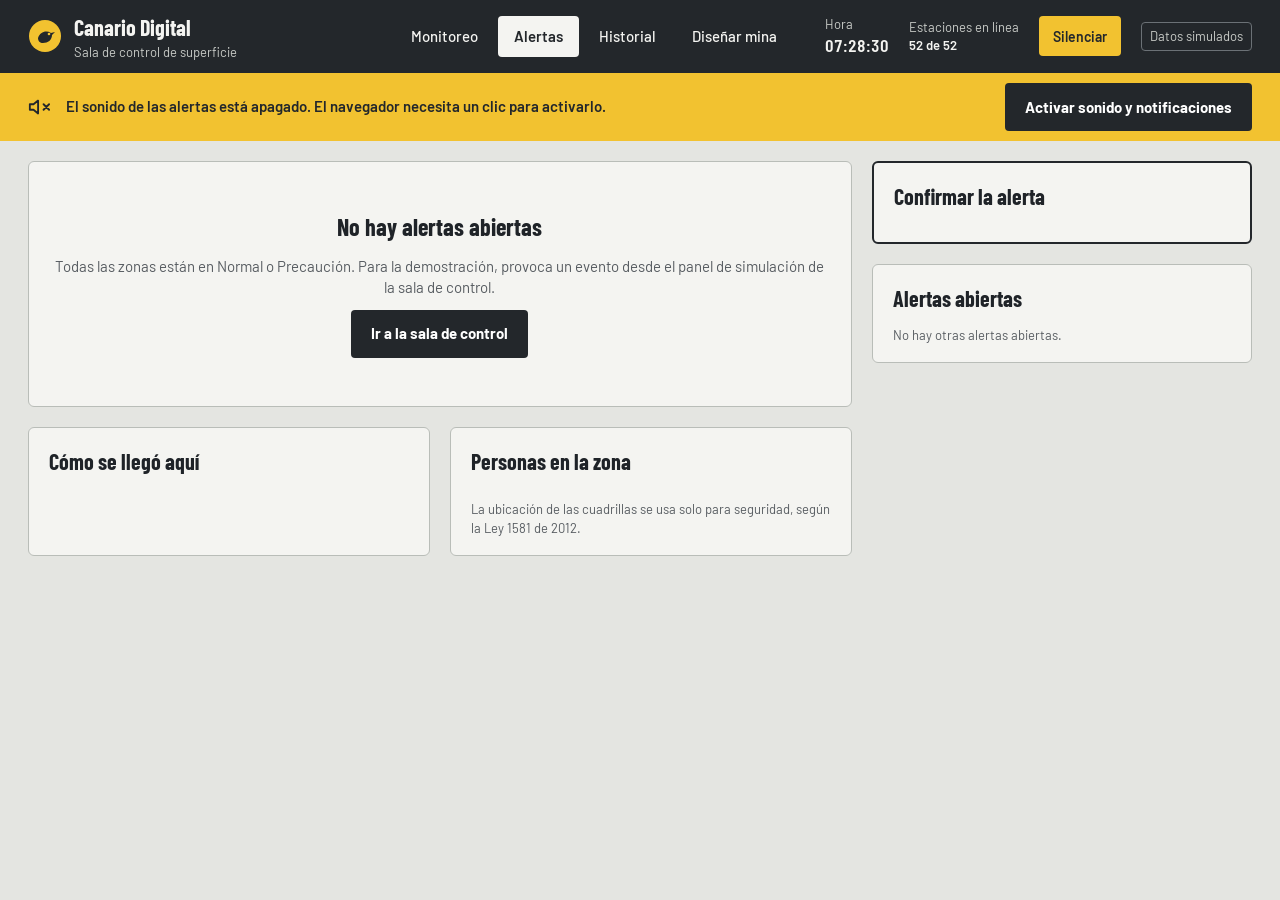
==== alerta.html @ 65056f3d "Add files via upload" ====
<!doctype html>
<html lang="es">
<head>
  <meta charset="utf-8">
  <meta name="viewport" content="width=device-width, initial-scale=1">
  <title>Alertas | Canario Digital</title>
  <link rel="icon" href="data:image/svg+xml,%3Csvg xmlns='http://www.w3.org/2000/svg' viewBox='0 0 34 34'%3E%3Ccircle cx='17' cy='17' r='16' fill='%23F2C230'/%3E%3C/svg%3E">
  <link rel="preconnect" href="https://fonts.googleapis.com">
  <link rel="preconnect" href="https://fonts.gstatic.com" crossorigin>
  <link href="https://fonts.googleapis.com/css2?family=Barlow:wght@400;500;600;700&family=Barlow+Condensed:wght@500;600;700&display=swap" rel="stylesheet">
  <link rel="stylesheet" href="css/estilos.css">
</head>
<body>
<header class="barra">
  <a class="marca" href="index.html">
    <svg width="34" height="34" viewBox="0 0 34 34" aria-hidden="true"><circle cx="17" cy="17" r="16" fill="#F2C230"/><path d="M10 19c2-6 8-8 13-5l4-1-3 3c0 5-4 8-9 8-3 0-5-2-5-5z" fill="#23272B"/><circle cx="21" cy="15" r="1.3" fill="#F2C230"/></svg>
    <span class="marca-texto"><strong>Canario Digital</strong><span>Sala de control de superficie</span></span>
  </a>
  <nav class="nav" aria-label="Secciones">
    <a href="index.html">Monitoreo</a>
    <a href="alerta.html" aria-current="page">Alertas <span id="badge-alertas" class="badge" hidden>0</span></a>
    <a href="historial.html">Historial</a>
    <a href="editor.html">Diseñar mina</a>
  </nav>
  <div class="estado-sistema">
    <div><span>Hora</span><strong id="reloj" class="cifra">--:--:--</strong></div>
    <div><span>Estaciones en línea</span><strong id="estaciones">--</strong></div>
    <button type="button" id="btn-avisos" class="btn-avisos" aria-pressed="false">Silenciar</button>
    <span class="chip-sim">Datos simulados</span>
  </div>
</header>

<main>
  <div class="fila" style="align-items:flex-start">
    <div class="ancho" style="display:flex;flex-direction:column;gap:20px;min-width:0">
      <div id="cabecera-alerta"></div>
      <div class="fila" id="cuerpo-alerta">
        <section class="panel" style="flex:1 1 300px" aria-labelledby="lt-t">
          <h2 id="lt-t">Cómo se llegó aquí</h2>
          <ol id="linea-tiempo" class="linea-tiempo"></ol>
        </section>
        <section class="panel" style="flex:1 1 300px" aria-labelledby="pz-t">
          <h2 id="pz-t">Personas en la zona</h2>
          <div id="personas"></div>
          <p class="nota">La ubicación de las cuadrillas se usa solo para seguridad, según la Ley 1581 de 2012.</p>
        </section>
      </div>
    </div>

    <div class="angosto" style="display:flex;flex-direction:column;gap:20px;min-width:0">
      <section class="panel confirmar" aria-labelledby="conf-t" id="panel-confirmar">
        <h2 id="conf-t">Confirmar la alerta</h2>
        <div id="zona-formulario"></div>
      </section>
      <section class="panel" aria-labelledby="otras-t">
        <h2 id="otras-t">Alertas abiertas</h2>
        <ul id="lista-alertas" class="lista-alertas"></ul>
      </section>
    </div>
  </div>
</main>

<script src="js/datos.js"></script>
<script src="js/mina.js"></script>
<script src="js/almacen.js"></script>
<script src="js/motor.js"></script>
<script src="js/simulador.js"></script>
<script src="js/avisos.js"></script>
<script src="js/pagina-alerta.js"></script>
<script src="js/app.js"></script>
</body>
</html>
---- css/estilos.css ----
/*
 * Canario Digital - Estilos
 * Filosofía de interfaz industrial (ISA-101): lo normal en gris,
 * el color solo aparece cuando hay un problema.
 */
:root {
  --fondo: #E4E5E1;
  --panel: #F4F4F1;
  --blanco: #FFFFFF;
  --tinta: #1F2328;
  --grafito: #23272B;
  --suave: #575C61;
  --linea: #B9BDB8;
  --linea-suave: #D3D6D1;
  --gris-normal: #8A8F94;

  --precaucion: #F2C230;
  --precaucion-fondo: #FBEFC4;
  --precaucion-texto: #5E4600;
  --peligro: #C4291C;
  --peligro-fondo: #F7D9D5;
  --peligro-texto: #8E1A10;
  --evacuacion: #C4291C;
  --evacuacion-oscuro: #7A1209;
  --evacuacion-fondo: #F2C2BC;
  --falla: #4B4FB8;
  --falla-fondo: #E2E3F5;
  --falla-texto: #383B91;

  --fuente: 'Barlow', system-ui, sans-serif;
  --fuente-cifra: 'Barlow Condensed', 'Barlow', system-ui, sans-serif;
  --radio: 6px;
}

* { box-sizing: border-box; }
html { -webkit-text-size-adjust: 100%; }
body {
  margin: 0;
  background: var(--fondo);
  color: var(--tinta);
  font-family: var(--fuente);
  font-size: 15px;
  line-height: 1.4;
}
a { color: var(--tinta); }
a:hover { color: #000; }
:focus-visible { outline: 3px solid #1F6FEB; outline-offset: 2px; }
.cifra { font-family: var(--fuente-cifra); font-variant-numeric: tabular-nums; }
.oculto { position: absolute; width: 1px; height: 1px; overflow: hidden; clip: rect(0 0 0 0); white-space: nowrap; }

/* ---------- Encabezado ---------- */
.barra {
  background: var(--grafito);
  color: var(--panel);
  padding: 12px 28px;
  display: flex;
  flex-wrap: wrap;
  align-items: center;
  gap: 16px 32px;
}
.marca { display: flex; align-items: center; gap: 12px; flex-grow: 1; color: inherit; text-decoration: none; }
.marca:hover { color: inherit; }
.marca-texto { display: flex; flex-direction: column; }
.marca-texto strong { font-family: var(--fuente-cifra); font-size: 22px; font-weight: 700; }
.marca-texto span { font-size: 13px; color: #C9CCC8; }
.nav { display: flex; gap: 4px; flex-wrap: wrap; }
.nav a {
  color: var(--panel);
  text-decoration: none;
  padding: 10px 16px;
  border-radius: 4px;
  font-weight: 500;
}
.nav a:hover { background: #343A40; color: var(--panel); }
.nav a[aria-current="page"] { background: var(--panel); color: var(--grafito); font-weight: 600; }
.badge { background: var(--peligro); color: #fff; border-radius: 10px; padding: 1px 8px; margin-left: 4px; font-size: 13px; }
.estado-sistema { display: flex; gap: 20px; align-items: center; flex-wrap: wrap; font-size: 13px; color: #C9CCC8; }
.estado-sistema > div { display: flex; flex-direction: column; }
.estado-sistema strong { color: var(--panel); font-weight: 600; }
.estado-sistema strong.cifra { font-size: 18px; }
.chip-sim { border: 1px solid #6B7176; border-radius: 4px; padding: 4px 8px; }
.btn-avisos {
  min-height: 40px; padding: 0 14px; border-radius: 4px; cursor: pointer;
  font-family: var(--fuente); font-size: 14px; font-weight: 600;
  background: var(--precaucion); color: var(--grafito); border: 0;
}
.btn-avisos[aria-pressed="true"] { background: transparent; color: var(--panel); border: 1px solid #6B7176; }

/* ---------- Banner de alerta ---------- */
.banner { color: #fff; padding: 12px 28px; display: flex; flex-wrap: wrap; align-items: center; gap: 12px 24px; }
.banner[hidden] { display: none; }
.banner .texto { display: flex; flex-direction: column; flex: 1 1 320px; }
.banner .titulo { font-weight: 700; font-size: 17px; }
.banner .cuenta { font-family: var(--fuente-cifra); font-size: 18px; font-weight: 700; }
.banner a.boton { background: #fff; color: var(--peligro-texto); text-decoration: none; font-weight: 700; padding: 12px 20px; border-radius: 4px; }
.fondo-peligro { background: var(--peligro); }
.fondo-evacuacion {
  background: repeating-linear-gradient(135deg, var(--evacuacion) 0 18px, var(--evacuacion-oscuro) 18px 36px);
  animation: latido 1s steps(2, jump-none) infinite;
}
@keyframes latido { 0% { filter: none; } 100% { filter: brightness(0.75); } }
.fondo-falla { background: var(--falla); }
.fondo-precaucion { background: var(--precaucion); color: var(--grafito); }

/* ---------- Estructura ---------- */
main { padding: 20px 28px 28px; display: flex; flex-direction: column; gap: 20px; }
.fila { display: flex; flex-wrap: wrap; gap: 20px; align-items: stretch; }
.panel {
  background: var(--panel);
  border: 1px solid var(--linea);
  border-radius: var(--radio);
  padding: 18px 20px;
  display: flex;
  flex-direction: column;
  gap: 12px;
  min-width: 0;
}
.panel h1, .panel h2 { margin: 0; font-family: var(--fuente-cifra); font-weight: 700; }
.panel h1 { font-size: 24px; }
.panel h2 { font-size: 22px; }
.panel h3 { margin: 0; font-size: 15px; font-weight: 700; }
.ancho { flex: 999 1 640px; }
.angosto { flex: 1 1 380px; }
.cabecera-panel { display: flex; flex-wrap: wrap; justify-content: space-between; align-items: baseline; gap: 8px 20px; }
.nota { margin: 0; color: var(--suave); font-size: 13px; }

/* ---------- Leyenda y píldoras de nivel ---------- */
.leyenda { list-style: none; margin: 0; padding: 0; display: flex; flex-wrap: wrap; gap: 6px 16px; font-size: 13px; color: var(--suave); }
.leyenda li { display: flex; align-items: center; gap: 6px; }
.leyenda .muestra { width: 12px; height: 12px; border-radius: 2px; }
.pildora { display: inline-block; font-weight: 700; padding: 2px 8px; border-radius: 3px; font-size: 14px; white-space: nowrap; }
.pildora.grande { padding: 6px 12px; font-size: 15px; }
.pildora.nivel-normal { background: transparent; color: var(--suave); font-weight: 500; padding-left: 0; }
.pildora.nivel-precaucion { background: var(--precaucion); color: var(--grafito); }
.pildora.nivel-peligro { background: var(--peligro); color: #fff; }
.pildora.nivel-evacuacion { background: repeating-linear-gradient(135deg, var(--evacuacion) 0 6px, var(--evacuacion-oscuro) 6px 12px); color: #fff; }
.pildora.nivel-falla { background: var(--falla); color: #fff; }
.fila-precaucion { background: var(--precaucion-fondo); }
.fila-peligro { background: var(--peligro-fondo); }
.fila-evacuacion { background: var(--evacuacion-fondo); }
.fila-falla { background: var(--falla-fondo); }

/* ---------- Mapa ---------- */
.mapa { width: 100%; height: auto; font-family: var(--fuente); }
.mapa .tramo { fill: none; stroke-width: 22; stroke-linecap: round; transition: stroke 0.4s; }
.mapa text { pointer-events: none; }
.mapa .fibra, .mapa .estaciones { pointer-events: none; }
.mapa .tramo.evacuando { animation: titila 0.8s steps(2, jump-none) infinite; }
@keyframes titila { 0% { opacity: 1; } 100% { opacity: 0.35; } }
.muestra-evacuacion { background: repeating-linear-gradient(135deg, #C4291C 0 3px, #7A1209 3px 6px); }

/* ---------- Barra para activar el sonido ---------- */
.barra-sonido { background: var(--precaucion); color: var(--grafito); padding: 10px 28px; display: flex; flex-wrap: wrap; align-items: center; gap: 10px 16px; font-weight: 600; }
.barra-sonido[hidden] { display: none; }
.barra-sonido span { flex: 1 1 280px; }

/* ---------- Detalle de zona ---------- */
.cabecera-zona { display: flex; justify-content: space-between; align-items: flex-start; gap: 12px; }
.cabecera-zona .rotulo { font-size: 13px; color: var(--suave); }
.metano { display: flex; justify-content: space-between; align-items: baseline; }
.metano strong { font-family: var(--fuente-cifra); font-size: 34px; font-weight: 700; line-height: 1; }
.chispa { width: 100%; height: auto; display: block; }
.escala { display: flex; justify-content: space-between; gap: 12px; font-size: 12px; color: var(--suave); }
.causas { margin: 0; padding: 10px 12px; border-radius: 4px; font-size: 14px; }
.causas[hidden] { display: none; }
.rejilla-plc { list-style: none; margin: 0; padding: 0; display: grid; grid-template-columns: repeat(2, minmax(0, 1fr)); gap: 8px; font-size: 14px; }
.rejilla-plc li { border: 1px solid var(--linea); border-radius: 4px; padding: 8px 10px; display: flex; flex-direction: column; }
.rejilla-plc li span { color: var(--suave); font-size: 12px; }
.rejilla-plc li strong { font-weight: 700; }
.rejilla-plc li.alerta { border: 2px solid var(--peligro); }
.cuadrilla { border-top: 1px solid var(--linea-suave); padding-top: 12px; display: flex; justify-content: space-between; gap: 12px; flex-wrap: wrap; font-size: 14px; }
.cuadrilla div { display: flex; flex-direction: column; }
.cuadrilla .der { text-align: right; align-items: flex-end; margin-left: auto; }

/* ---------- Tablas ---------- */
.desplazable { overflow-x: auto; }
table.tabla { width: 100%; border-collapse: collapse; font-size: 14px; }
.tabla caption { text-align: left; font-size: 13px; color: var(--suave); padding-bottom: 6px; }
.tabla thead th { text-align: left; color: var(--suave); font-size: 13px; font-weight: 500; padding: 6px 8px; }
.tabla td, .tabla tbody th { padding: 9px 8px; border-top: 1px solid var(--linea-suave); text-align: left; font-weight: 400; }
.tabla tbody tr:last-child td, .tabla tbody tr:last-child th { border-bottom: 1px solid var(--linea-suave); }
.tabla .num { text-align: right; font-variant-numeric: tabular-nums; }
.tabla .fuerte { font-weight: 700; }
.tabla-zonas { min-width: 860px; }
.tabla-eventos { min-width: 980px; }
.tabla-variables td, .tabla-variables th { padding: 7px 6px; }
.tabla-variables .valor { font-family: var(--fuente-cifra); font-size: 18px; font-weight: 600; text-align: right; }
.tabla-variables .ctx { text-align: right; color: var(--suave); font-size: 13px; }
.btn-zona {
  background: none; border: 0; padding: 4px 0; min-height: 32px; cursor: pointer; text-align: left;
  font: inherit; font-weight: 600; color: var(--tinta); text-decoration: underline; text-underline-offset: 3px;
}
.btn-zona[aria-pressed="true"] { text-decoration-thickness: 3px; }

/* ---------- Botones y formularios ---------- */
.boton {
  min-height: 48px; padding: 0 20px; border-radius: 4px; cursor: pointer;
  font-family: var(--fuente); font-size: 15px; font-weight: 700;
  display: inline-flex; align-items: center; justify-content: center; gap: 8px;
  text-decoration: none;
}
.boton-principal { background: var(--grafito); color: #fff; border: 0; }
.boton-principal:hover { background: #000; color: #fff; }
.boton-secundario { background: transparent; color: var(--tinta); border: 1px solid var(--grafito); font-weight: 600; }
.boton-secundario:hover { background: #fff; }
.boton-secundario[aria-pressed="true"] { background: var(--grafito); color: #fff; }
.filtros { flex-direction: row; flex-wrap: wrap; align-items: flex-end; gap: 12px 20px; }
.campo { display: flex; flex-direction: column; gap: 4px; font-size: 13px; color: var(--suave); flex: 1 1 180px; }
.campo select, .campo input, textarea {
  min-height: 44px; font-family: var(--fuente); font-size: 15px; color: var(--tinta);
  border: 1px solid var(--gris-normal); border-radius: 4px; padding: 0 10px; background: #fff;
}
textarea { padding: 10px 12px; resize: vertical; width: 100%; }
.error { color: var(--peligro-texto); font-size: 13px; font-weight: 600; margin: 0; }
.error:empty { display: none; }

/* ---------- Panel de simulación ---------- */
.simulacion summary { cursor: pointer; font-family: var(--fuente-cifra); font-size: 20px; font-weight: 700; list-style-position: inside; }
.simulacion[open] summary { margin-bottom: 4px; }
.botones-sim { display: flex; flex-wrap: wrap; gap: 8px; margin-top: 12px; }

/* ---------- Alerta ---------- */
.cabecera-alerta { color: #fff; border-radius: var(--radio); padding: 22px 24px; display: flex; flex-wrap: wrap; gap: 16px 32px; align-items: center; }
.cabecera-alerta.fondo-precaucion { color: var(--grafito); }
.cabecera-alerta h1 { margin: 0; font-family: var(--fuente-cifra); font-size: 40px; font-weight: 700; line-height: 1.1; }
.cabecera-alerta .texto { display: flex; flex-direction: column; flex: 1 1 320px; }
.cabecera-alerta .reloj-alerta { display: flex; flex-direction: column; align-items: flex-end; }
.cabecera-alerta .reloj-alerta strong { font-family: var(--fuente-cifra); font-size: 48px; font-weight: 700; line-height: 1; }
.linea-tiempo { list-style: none; margin: 0 0 0 6px; padding: 0; border-left: 2px solid var(--linea); }
.linea-tiempo li { padding: 0 0 14px 18px; position: relative; display: flex; flex-direction: column; }
.linea-tiempo li:last-child { padding-bottom: 0; }
.linea-tiempo .punto { position: absolute; left: -7px; top: 4px; width: 12px; height: 12px; border-radius: 6px; }
.linea-tiempo .t { font-size: 13px; color: var(--suave); }
.lista-alertas { list-style: none; margin: 0; padding: 0; display: flex; flex-direction: column; gap: 8px; }
.lista-alertas a { display: flex; flex-direction: column; gap: 4px; text-decoration: none; border: 1px solid var(--linea); border-radius: 4px; padding: 10px 12px; background: #fff; }
.lista-alertas a[aria-current="true"] { border: 2px solid var(--grafito); }
.confirmar { border: 2px solid var(--grafito); }
.opcion { display: flex; gap: 10px; align-items: center; border: 1px solid var(--linea); border-radius: 4px; padding: 12px 14px; cursor: pointer; background: transparent; }
.opcion:has(input:checked) { border: 2px solid var(--grafito); background: #fff; }
.opcion input { width: 18px; height: 18px; margin: 0; }
fieldset { border: 0; margin: 0; padding: 0; display: flex; flex-direction: column; gap: 8px; }
legend { font-weight: 700; padding: 0 0 8px; }
.cifra-grande { font-family: var(--fuente-cifra); font-size: 56px; font-weight: 700; line-height: 1; }
.datos { margin: 0; display: grid; grid-template-columns: repeat(2, minmax(0, 1fr)); gap: 10px 16px; font-size: 14px; }
.datos div { display: flex; flex-direction: column; }
.datos dt { color: var(--suave); font-size: 12px; }
.datos dd { margin: 0; font-weight: 600; }
.vacio { text-align: center; padding: 48px 20px; align-items: center; }

/* ---------- Mensajes en pantalla ---------- */
.mensajes { position: fixed; right: 16px; bottom: 16px; display: flex; flex-direction: column; gap: 8px; z-index: 10; max-width: min(380px, calc(100vw - 32px)); }
.mensaje { background: var(--grafito); color: #fff; border-radius: 6px; padding: 12px 14px; display: flex; flex-direction: column; gap: 2px; font-size: 14px; border-left: 0; box-shadow: 0 4px 16px rgba(0, 0, 0, 0.25); }
.mensaje a { color: #fff; font-weight: 600; margin-top: 4px; }
.mensaje.nivel-precaucion { background: var(--precaucion); color: var(--grafito); }
.mensaje.nivel-precaucion a { color: var(--grafito); }
.mensaje.nivel-peligro { background: var(--peligro); }
.mensaje.nivel-evacuacion { background: var(--evacuacion-oscuro); }
.mensaje.nivel-falla { background: var(--falla); }

/* ---------- Responsive ---------- */
@media (max-width: 720px) {
  .barra, .banner { padding-left: 16px; padding-right: 16px; }
  main { padding: 16px; }
  .cabecera-alerta h1 { font-size: 30px; }
  .cabecera-alerta .reloj-alerta { align-items: flex-start; }
}
@media (prefers-reduced-motion: reduce) {
  .mapa .tramo { transition: none; }
  .mapa .tramo.evacuando, .fondo-evacuacion { animation: none; }
}

/* ---------- Editor de la mina ---------- */
.lienzo { width: 100%; height: auto; display: block; background: #F4F4F1; border: 1px solid var(--linea); border-radius: 4px; touch-action: none; user-select: none; }
.lienzo.modo-tramo, .lienzo.modo-cuadrilla { cursor: crosshair; }
.lienzo.modo-seleccionar .tramo, .lienzo.modo-seleccionar .marca-cuadrilla { cursor: grab; }
.lienzo .tramo.seleccionado { stroke: #1F6FEB !important; }
.lienzo .marca-cuadrilla.seleccionada circle { stroke: #1F6FEB; stroke-width: 3; }
.lienzo .asa { fill: #FFFFFF; stroke: #1F6FEB; stroke-width: 3; cursor: move; }
.herramientas { display: flex; flex-wrap: wrap; gap: 8px; align-items: center; }
.propiedades { display: flex; flex-direction: column; gap: 12px; }
.coordenadas { display: grid; grid-template-columns: repeat(2, minmax(0, 1fr)); gap: 8px 12px; }
.coordenadas .campo { flex: none; }
.lista-elementos { list-style: none; margin: 0; padding: 0; display: flex; flex-direction: column; gap: 4px; }
.lista-elementos button { width: 100%; text-align: left; background: #fff; border: 1px solid var(--linea); border-radius: 4px; padding: 8px 10px; min-height: 40px; font: inherit; cursor: pointer; display: flex; justify-content: space-between; gap: 8px; }
.lista-elementos button[aria-pressed="true"] { border: 2px solid #1F6FEB; }
.lista-elementos .nota { white-space: nowrap; }
.boton-peligro { background: transparent; color: var(--peligro-texto); border: 1px solid var(--peligro); font-weight: 600; }
.boton-peligro:hover { background: var(--peligro-fondo); }
.estado-guardado { font-size: 14px; font-weight: 600; }
.estado-guardado.pendiente { color: var(--precaucion-texto); }
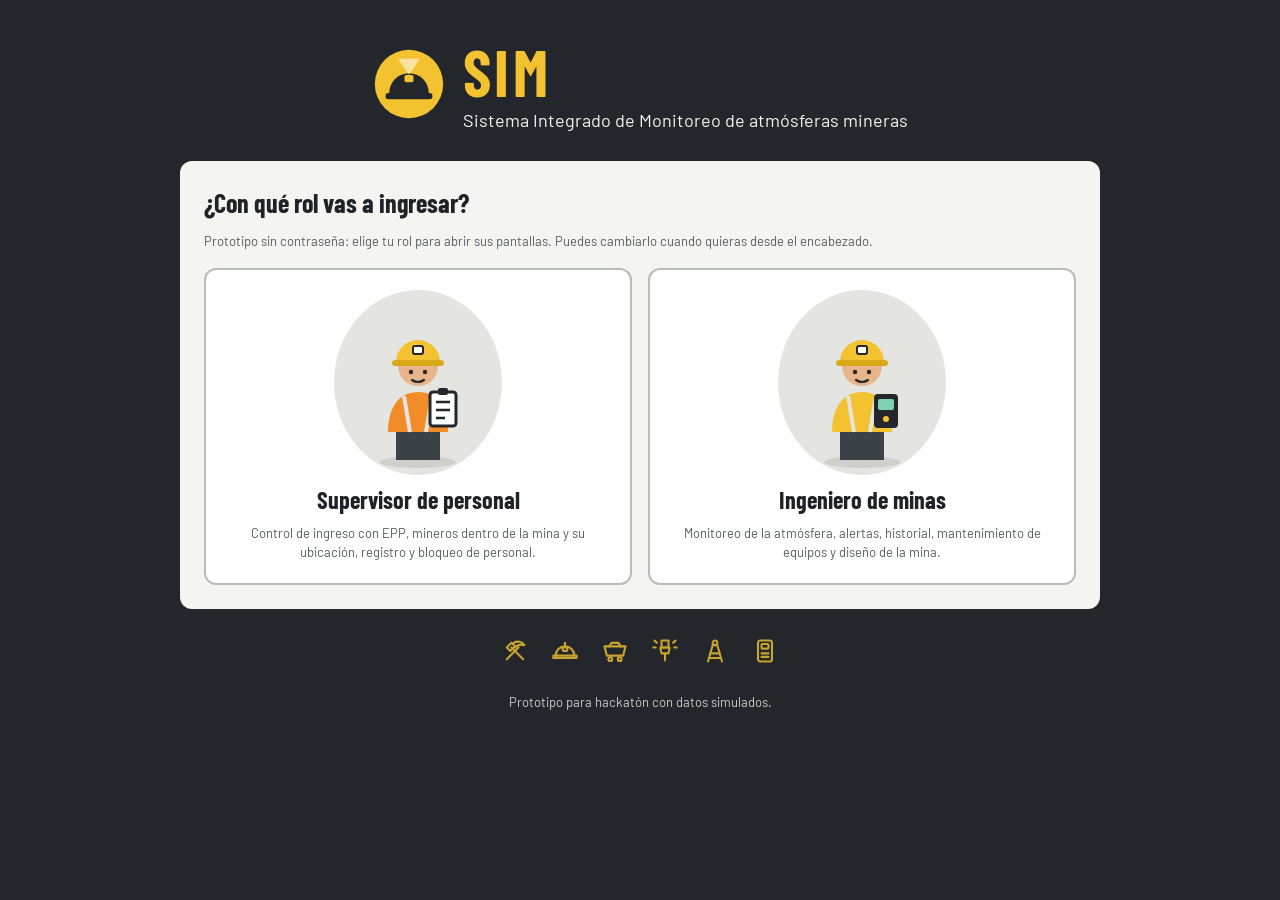
==== commit e9687fd8: "Actualizacion recomendada por el asesor de ingenieria industrial" ====
--- a/alerta.html
+++ b/alerta.html
@@ -3,32 +3,16 @@
 <head>
   <meta charset="utf-8">
   <meta name="viewport" content="width=device-width, initial-scale=1">
-  <title>Alertas | Canario Digital</title>
-  <link rel="icon" href="data:image/svg+xml,%3Csvg xmlns='http://www.w3.org/2000/svg' viewBox='0 0 34 34'%3E%3Ccircle cx='17' cy='17' r='16' fill='%23F2C230'/%3E%3C/svg%3E">
+  <meta name="theme-color" content="#23272B">
+  <title>Alertas | SIM</title>
+  <link rel="icon" href="data:image/svg+xml,%3Csvg xmlns='http://www.w3.org/2000/svg' viewBox='0 0 40 40'%3E%3Ccircle cx='20' cy='20' r='19' fill='%23F2C230'/%3E%3Cpath d='M9 25a11 11 0 0 1 22 0z' fill='%2323272B'/%3E%3Crect x='7' y='25' width='26' height='3.5' rx='1.5' fill='%2323272B'/%3E%3C/svg%3E">
   <link rel="preconnect" href="https://fonts.googleapis.com">
   <link rel="preconnect" href="https://fonts.gstatic.com" crossorigin>
   <link href="https://fonts.googleapis.com/css2?family=Barlow:wght@400;500;600;700&family=Barlow+Condensed:wght@500;600;700&display=swap" rel="stylesheet">
   <link rel="stylesheet" href="css/estilos.css">
 </head>
-<body>
-<header class="barra">
-  <a class="marca" href="index.html">
-    <svg width="34" height="34" viewBox="0 0 34 34" aria-hidden="true"><circle cx="17" cy="17" r="16" fill="#F2C230"/><path d="M10 19c2-6 8-8 13-5l4-1-3 3c0 5-4 8-9 8-3 0-5-2-5-5z" fill="#23272B"/><circle cx="21" cy="15" r="1.3" fill="#F2C230"/></svg>
-    <span class="marca-texto"><strong>Canario Digital</strong><span>Sala de control de superficie</span></span>
-  </a>
-  <nav class="nav" aria-label="Secciones">
-    <a href="index.html">Monitoreo</a>
-    <a href="alerta.html" aria-current="page">Alertas <span id="badge-alertas" class="badge" hidden>0</span></a>
-    <a href="historial.html">Historial</a>
-    <a href="editor.html">Diseñar mina</a>
-  </nav>
-  <div class="estado-sistema">
-    <div><span>Hora</span><strong id="reloj" class="cifra">--:--:--</strong></div>
-    <div><span>Estaciones en línea</span><strong id="estaciones">--</strong></div>
-    <button type="button" id="btn-avisos" class="btn-avisos" aria-pressed="false">Silenciar</button>
-    <span class="chip-sim">Datos simulados</span>
-  </div>
-</header>
+<body data-pagina="alertas" data-roles="ingeniero,supervisor">
+<header class="barra" id="barra"></header>
 
 <main>
   <div class="fila" style="align-items:flex-start">
@@ -61,10 +45,14 @@
 </main>
 
 <script src="js/datos.js"></script>
+<script src="js/iconos.js"></script>
+<script src="js/rol.js"></script>
 <script src="js/mina.js"></script>
+<script src="js/personal.js"></script>
 <script src="js/almacen.js"></script>
 <script src="js/motor.js"></script>
 <script src="js/simulador.js"></script>
+<script src="js/mantenimiento.js"></script>
 <script src="js/avisos.js"></script>
 <script src="js/pagina-alerta.js"></script>
 <script src="js/app.js"></script>
--- a/css/estilos.css
+++ b/css/estilos.css
@@ -1,5 +1,5 @@
 /*
- * Canario Digital - Estilos
+ * SIM (Sistema Integrado de Monitoreo) - Estilos
  * Filosofía de interfaz industrial (ISA-101): lo normal en gris,
  * el color solo aparece cuando hay un problema.
  */
@@ -288,3 +288,202 @@
 .boton-peligro:hover { background: var(--peligro-fondo); }
 .estado-guardado { font-size: 14px; font-weight: 600; }
 .estado-guardado.pendiente { color: var(--precaucion-texto); }
+
+/* =========================================================
+   SIM: roles, personal, mantenimiento, íconos y celular
+   ========================================================= */
+.icono { display: inline-block; vertical-align: -0.2em; flex: none; }
+h1 .icono, h2 .icono, h3 .icono, summary .icono { color: var(--suave); margin-right: 2px; }
+[data-icono] { display: inline-flex; }
+
+/* Encabezado */
+.marca svg { flex: none; }
+.marca-texto strong { letter-spacing: 0.04em; }
+.nav a { display: inline-flex; align-items: center; gap: 6px; position: relative; }
+.chip-rol { display: inline-flex; align-items: center; gap: 6px; color: var(--panel); text-decoration: none; border: 1px solid #6B7176; border-radius: 20px; padding: 6px 12px; font-weight: 600; }
+.chip-rol:hover { color: #fff; border-color: var(--precaucion); }
+.pie { display: flex; align-items: center; justify-content: center; gap: 8px; padding: 18px 16px 24px; color: var(--suave); font-size: 13px; text-align: center; }
+
+/* Pantalla de roles */
+.pagina-roles { background: var(--grafito); min-height: 100vh; }
+.pagina-roles .nota { color: #C9CCC8; }
+.roles { max-width: 960px; margin: 0 auto; padding: 40px 20px; display: flex; flex-direction: column; gap: 28px; color: var(--panel); }
+.roles-marca { display: flex; align-items: center; gap: 18px; justify-content: center; }
+.roles-marca h1 { margin: 0; font-family: var(--fuente-cifra); font-size: 64px; line-height: 1; letter-spacing: 0.06em; color: var(--precaucion); }
+.roles-marca p { margin: 4px 0 0; font-size: 18px; }
+.roles-panel { background: var(--panel); color: var(--tinta); border-radius: 12px; padding: 24px; display: flex; flex-direction: column; gap: 10px; }
+.roles-panel .nota { color: var(--suave); }
+.roles-panel h2 { margin: 0; font-family: var(--fuente-cifra); font-size: 26px; }
+.tarjetas-rol { display: grid; grid-template-columns: repeat(auto-fit, minmax(260px, 1fr)); gap: 16px; margin-top: 8px; }
+.tarjeta-rol {
+  display: flex; flex-direction: column; align-items: center; gap: 8px; text-align: center; cursor: pointer;
+  background: #fff; border: 2px solid var(--linea); border-radius: 12px; padding: 20px 18px 22px; font: inherit; color: var(--tinta);
+  transition: border-color 0.2s, transform 0.2s;
+}
+.tarjeta-rol:hover { border-color: var(--grafito); transform: translateY(-2px); }
+.tarjeta-rol.actual { border-color: var(--precaucion); }
+.tarjeta-rol strong { font-family: var(--fuente-cifra); font-size: 24px; }
+.tarjeta-rol .figura { display: block; background: var(--fondo); border-radius: 50%; padding: 10px 24px 0; overflow: hidden; }
+.simbolos { display: flex; justify-content: center; gap: 22px; color: var(--precaucion); opacity: 0.8; flex-wrap: wrap; }
+
+/* Cabeceras de página y resumen */
+.cabecera-pagina { display: flex; gap: 14px; align-items: center; }
+.cabecera-pagina h1 { margin: 0; font-family: var(--fuente-cifra); font-size: 32px; }
+.cabecera-pagina .nota { margin: 0; font-size: 15px; }
+.icono-titulo { background: var(--precaucion); color: var(--grafito); border-radius: 12px; width: 52px; height: 52px; display: inline-flex; align-items: center; justify-content: center; flex: none; }
+.resumen { display: grid; grid-template-columns: repeat(auto-fit, minmax(180px, 1fr)); gap: 12px; }
+.resumen-item { background: var(--panel); border: 1px solid var(--linea); border-radius: var(--radio); padding: 12px 16px; display: flex; align-items: baseline; gap: 10px; }
+.resumen-item strong { font-size: 32px; line-height: 1; }
+.resumen-item span { color: var(--suave); font-size: 14px; }
+
+/* Pestañas del supervisor */
+.pestanas { display: flex; gap: 6px; flex-wrap: wrap; border-bottom: 2px solid var(--linea); }
+.pestanas button {
+  display: inline-flex; align-items: center; gap: 8px; background: transparent; border: 0; border-bottom: 3px solid transparent;
+  margin-bottom: -2px; padding: 12px 16px; min-height: 48px; font: inherit; font-weight: 600; color: var(--suave); cursor: pointer;
+}
+.pestanas button[aria-selected="true"] { color: var(--tinta); border-bottom-color: var(--precaucion); }
+.seccion[hidden] { display: none; }
+
+/* Listas de mineros y personas */
+.lista-mineros { list-style: none; margin: 0; padding: 0; display: flex; flex-direction: column; gap: 8px; max-height: 620px; overflow-y: auto; }
+.lista-mineros li { display: flex; gap: 10px; align-items: flex-start; background: #fff; border: 1px solid var(--linea); border-radius: 8px; padding: 10px 12px; }
+.avatar-minero { background: var(--precaucion); color: var(--grafito); border-radius: 50%; width: 38px; height: 38px; display: inline-flex; align-items: center; justify-content: center; flex: none; }
+.datos-minero { display: flex; flex-direction: column; gap: 1px; flex: 1 1 auto; min-width: 0; font-size: 14px; }
+.acciones-minero { display: flex; flex-direction: column; align-items: flex-end; gap: 6px; }
+.lista-personas { list-style: none; margin: 0; padding: 0; display: flex; flex-direction: column; gap: 6px; font-size: 14px; }
+.lista-personas li { display: flex; gap: 8px; align-items: center; }
+.mini-minero { background: var(--precaucion); border-radius: 50%; width: 26px; height: 26px; display: inline-flex; align-items: center; justify-content: center; flex: none; }
+.lista-simple { margin: 0; padding-left: 18px; display: flex; flex-direction: column; gap: 8px; font-size: 14px; }
+.lista-simple .mov { list-style: none; margin-left: -18px; display: flex; gap: 8px; align-items: flex-start; }
+.mov-rechazo .icono, .mov-bloqueo .icono, .mov-evacuacion .icono { color: var(--peligro); }
+.mov-ingreso .icono, .mov-permiso .icono { color: #0F6E56; }
+.pildora.nivel-dentro { background: #DFF1E9; color: #0B5A44; }
+.texto-peligro { color: var(--peligro-texto); font-weight: 600; }
+
+/* Control de ingreso */
+.requisitos { list-style: none; margin: 8px 0 0; padding: 0; display: flex; flex-direction: column; gap: 6px; font-size: 14px; }
+.requisitos li { display: flex; gap: 8px; align-items: center; padding: 8px 10px; border-radius: 6px; }
+.requisitos .cumple { background: #E3F3EC; color: #0B5A44; }
+.requisitos .no-cumple { background: var(--peligro-fondo); color: var(--peligro-texto); font-weight: 600; }
+.lista-epp { display: grid; grid-template-columns: repeat(auto-fit, minmax(240px, 1fr)); gap: 6px; margin-bottom: 8px; }
+.opcion-epp { display: flex; gap: 10px; align-items: center; border: 1px solid var(--linea); border-radius: 6px; padding: 10px 12px; cursor: pointer; background: #fff; min-height: 24px; font-size: 14px; }
+.opcion-epp:has(input:checked) { border-color: #0F6E56; background: #E3F3EC; }
+.opcion-epp input { width: 20px; height: 20px; margin: 0; flex: none; }
+.mensaje-form { margin: 0; font-weight: 600; }
+.mensaje-form:empty { display: none; }
+.mensaje-form.ok { color: #0B5A44; }
+.acciones { display: flex; flex-wrap: wrap; gap: 10px; }
+.boton[disabled] { opacity: 0.55; cursor: not-allowed; }
+.boton-chico { min-height: 38px; padding: 0 12px; font-size: 13px; }
+fieldset > .boton-chico { align-self: flex-start; }
+.campo-linea { flex: 0 1 260px; }
+
+/* Mantenimiento */
+.tabla-mant td { vertical-align: top; }
+
+/* Mapa: marco desplazable, estación que titila y mineros */
+.mapa-marco { width: 100%; overflow-x: auto; -webkit-overflow-scrolling: touch; }
+.mapa .estaciones rect.foco {
+  transform-box: fill-box; transform-origin: center; stroke-width: 2.5;
+  animation: estacionFoco 0.7s steps(2, jump-none) infinite;
+}
+.mapa .estaciones rect.foco-precaucion { --foco: #F2C230; }
+.mapa .estaciones rect.foco-peligro, .mapa .estaciones rect.foco-evacuacion { --foco: #C4291C; }
+.mapa .estaciones rect.foco-falla { --foco: #4B4FB8; }
+@keyframes estacionFoco {
+  0% { fill: var(--foco); transform: scale(1.8); }
+  100% { fill: #FFFFFF; transform: scale(1.2); }
+}
+.mapa .minero.en-peligro .cuerpo, .mapa .minero.evacuando .cuerpo { stroke: #C4291C; }
+.mapa .minero.evacuando { animation: titila 0.8s steps(2, jump-none) infinite; }
+@media (prefers-reduced-motion: reduce) {
+  .mapa .estaciones rect.foco { animation: none; fill: var(--foco); transform: scale(1.8); }
+  .mapa .minero.evacuando { animation: none; }
+}
+
+/* ---------- Celular ---------- */
+@media (max-width: 760px) {
+  body { padding-bottom: 76px; font-size: 15px; }
+  .barra { padding: 10px 14px; gap: 8px 12px; position: sticky; top: 0; z-index: 15; }
+  .marca { gap: 8px; }
+  .marca-texto strong { font-size: 20px; }
+  .marca-texto span { font-size: 11px; }
+  .estado-sistema { gap: 10px; }
+  .estado-sistema .dato-est { display: none; }
+  .estado-sistema strong.cifra { font-size: 16px; }
+  .btn-avisos { min-height: 36px; padding: 0 10px; font-size: 13px; }
+  .chip-rol span { display: none; }
+  .chip-rol { padding: 6px 8px; }
+
+  /* Navegación como barra inferior con íconos */
+  .nav {
+    position: fixed; left: 0; right: 0; bottom: 0; z-index: 20;
+    background: var(--grafito); border-top: 1px solid #3A4046;
+    display: flex; flex-wrap: nowrap; gap: 0; padding: 4px 4px calc(4px + env(safe-area-inset-bottom));
+  }
+  .nav a { flex: 1 1 0; min-width: 0; flex-direction: column; gap: 2px; padding: 6px 2px; font-size: 11px; border-radius: 8px; text-align: center; }
+  .nav a .icono { width: 22px; height: 22px; }
+  .nav a .nav-texto { white-space: nowrap; overflow: hidden; text-overflow: ellipsis; max-width: 100%; }
+  .nav a[aria-current="page"] { background: var(--precaucion); color: var(--grafito); }
+  .nav .badge { position: absolute; top: 2px; right: 18%; margin: 0; padding: 0 6px; font-size: 11px; }
+
+  main { padding: 14px 12px 20px; gap: 14px; }
+  .fila { gap: 14px; }
+  .panel { padding: 14px; gap: 10px; }
+  .panel h1 { font-size: 22px; }
+  .panel h2 { font-size: 20px; }
+  .ancho, .angosto { flex-basis: 100%; }
+  .cabecera-pagina h1 { font-size: 26px; }
+  .icono-titulo { width: 44px; height: 44px; }
+  .resumen { grid-template-columns: repeat(2, minmax(0, 1fr)); gap: 8px; }
+  .resumen-item { flex-direction: column; gap: 2px; padding: 10px 12px; }
+  .resumen-item strong { font-size: 26px; }
+  .resumen-item span { font-size: 12px; }
+
+  .banner { padding: 12px 14px; }
+  .banner .titulo { font-size: 16px; }
+  .banner a.boton { width: 100%; text-align: center; justify-content: center; }
+  .barra-sonido { padding: 10px 14px; }
+  .barra-sonido .boton { width: 100%; }
+
+  /* El mapa conserva su tamaño y se desliza de lado */
+  .mapa-marco { margin: 0 -14px; padding: 0 14px; }
+  .mapa-marco .mapa { min-width: 760px; }
+  .mapa-marco::after { content: 'Desliza para ver toda la mina'; display: block; font-size: 12px; color: var(--suave); margin-top: 4px; }
+
+  /* Tablas convertidas en tarjetas */
+  .tabla-tarjetas, .tabla-tarjetas tbody, .tabla-tarjetas tr { display: block; width: 100%; min-width: 0 !important; }
+  .tabla-tarjetas thead { display: none; }
+  .tabla-tarjetas tr { border: 1px solid var(--linea); border-radius: 8px; margin-bottom: 8px; background: #fff; padding: 6px 0; }
+  .tabla-tarjetas tr[class*="fila-"] { border-width: 2px; }
+  .tabla-tarjetas td, .tabla-tarjetas tbody th { display: flex; justify-content: space-between; align-items: center; gap: 12px; border: 0 !important; padding: 6px 12px; text-align: right; }
+  .tabla-tarjetas tbody th { justify-content: flex-start; text-align: left; font-size: 16px; }
+  .tabla-tarjetas td::before { content: attr(data-etiqueta); color: var(--suave); font-size: 13px; text-align: left; flex: none; }
+  .tabla-tarjetas td[data-etiqueta=""]::before { content: none; }
+  .tabla-tarjetas td[data-etiqueta=""] { justify-content: flex-end; }
+  .tabla-tarjetas .num { text-align: right; }
+  .desplazable { overflow-x: visible; }
+  .tabla-eventos { min-width: 720px; }
+  .desplazable:has(.tabla-eventos) { overflow-x: auto; }
+
+  .tabla-zonas.tabla-tarjetas tr { display: grid; grid-template-columns: repeat(2, minmax(0, 1fr)); }
+  .tabla-zonas.tabla-tarjetas tbody th { grid-column: 1 / -1; }
+  .tabla-zonas.tabla-tarjetas td { padding: 4px 12px; }
+  .botones-sim { display: grid; grid-template-columns: repeat(2, minmax(0, 1fr)); gap: 8px; }
+  .botones-sim .boton { padding: 0 10px; font-size: 14px; min-height: 52px; }
+  .acciones .boton, form > .boton { width: 100%; }
+  .pestanas { flex-wrap: nowrap; overflow-x: auto; }
+  .pestanas button { white-space: nowrap; padding: 10px 12px; }
+  .lista-mineros { max-height: none; }
+  .lista-mineros li { flex-wrap: wrap; }
+  .acciones-minero { flex-direction: row; align-items: center; width: 100%; justify-content: space-between; }
+  .cabecera-alerta { padding: 16px; }
+  .cabecera-alerta h1 { font-size: 26px; }
+  .cabecera-alerta .reloj-alerta strong { font-size: 36px; }
+  .mensajes { bottom: 84px; right: 10px; left: 10px; max-width: none; }
+  .roles { padding: 24px 14px; }
+  .roles-marca h1 { font-size: 48px; }
+  .roles-marca p { font-size: 15px; }
+  .pie { padding-bottom: 12px; }
+}
